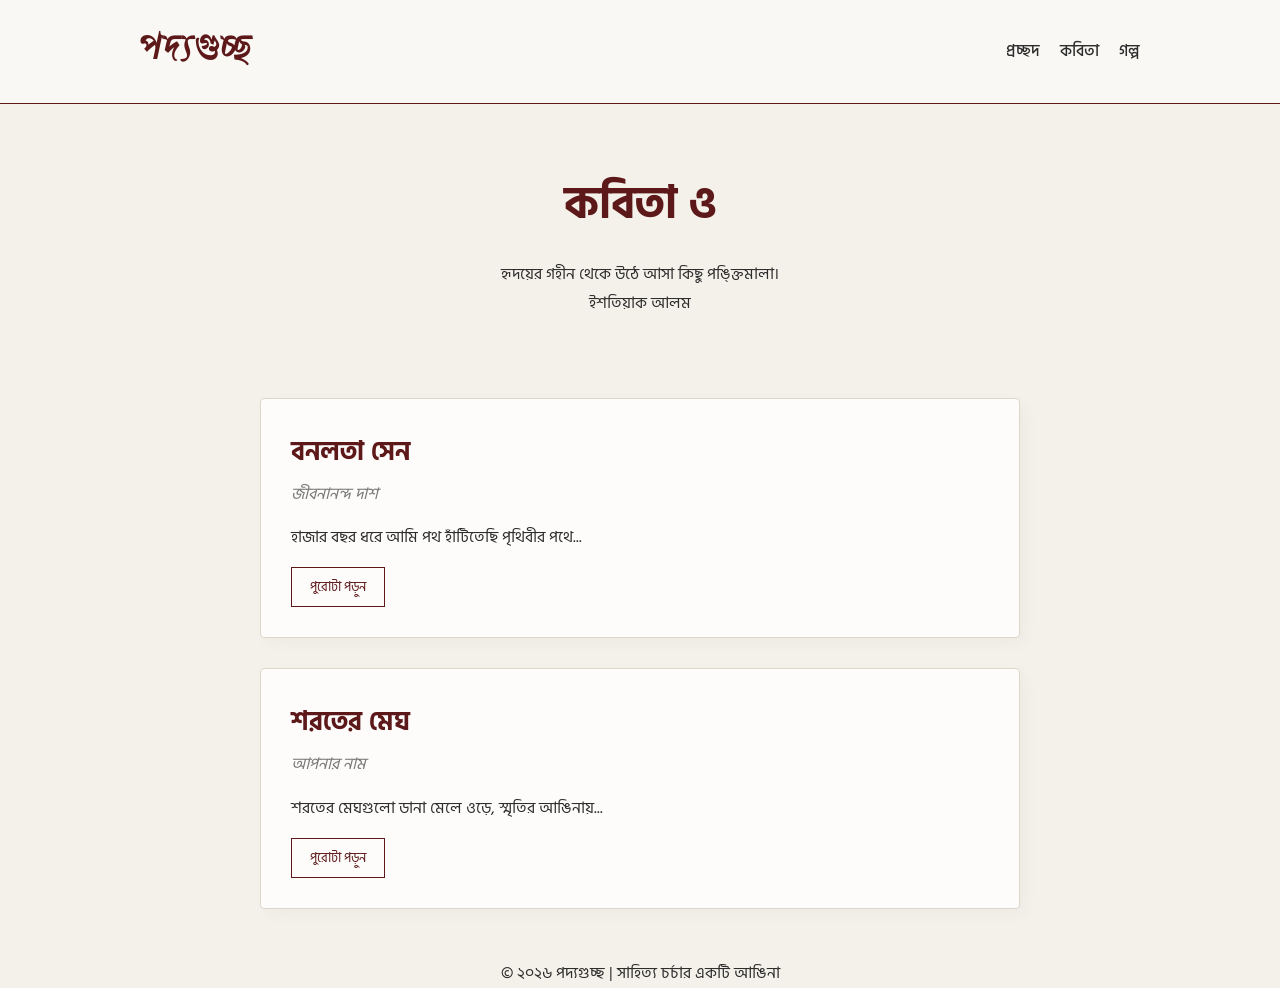
==== Private/index.html @ b86aba17 "files" ====
<!DOCTYPE html>
<html lang="bn">
<head>
    <meta charset="UTF-8">
    <meta name="viewport" content="width=device-width, initial-scale=1.0">
    <title>পদ্যগুচ্ছ | বাংলা সাহিত্য</title>
    <link href="https://fonts.googleapis.com/css2?family=Hind+Siliguri:wght@300;500;700&family=Galada&display=swap" rel="stylesheet">
    <link rel="stylesheet" href="style.css">
</head>
<body>

    <div class="paper-texture"></div>

    <header>
        <nav>
            <div class="logo">পদ্যগুচ্ছ</div>
            <ul class="nav-links">
                <li><a href="#">প্রচ্ছদ</a></li>
                <li><a href="#">কবিতা</a></li>
                <li><a href="#">গল্প</a></li>
            </ul>
        </nav>
    </header>

    <main>
        <section class="hero">
            <h1 id="typewriter"></h1>
            <p>হৃদয়ের গহীন থেকে উঠে আসা কিছু পঙ্ক্তিমালা।</p>
            <p>
                ইশতিয়াক আলম
            </p>
        </section>

        <section class="poetry-container">
            <article class="poem-card scroll-reveal">
                <h2 class="poem-title">বনলতা সেন</h2>
                <p class="author">জীবনানন্দ দাশ</p>
                <p class="excerpt">হাজার বছর ধরে আমি পথ হাঁটিতেছি পৃথিবীর পথে...</p>
                <button class="read-more" data-file="poems/bonolota.txt" data-title="বনলতা সেন">পুরোটা পড়ুন</button>
            </article>

            <article class="poem-card scroll-reveal">
                <h2 class="poem-title">শরতের মেঘ</h2>
                <p class="author">আপনার নাম</p>
                <p class="excerpt">শরতের মেঘগুলো ডানা মেলে ওড়ে, স্মৃতির আঙিনায়...</p>
                <button class="read-more" data-file="poems/shorot.txt" data-title="শরতের মেঘ">পুরোটা পড়ুন</button>
            </article>
        </section>
    </main>

    <div id="poemModal" class="modal">
        <div class="modal-content">
            <span class="close-modal">&times;</span>
            <h2 id="modalTitle" class="modal-poem-title"></h2>
            <hr class="separator">
            <div id="modalBody" class="modal-poem-body">
                </div>
        </div>
    </div>

    <footer align="center">
        <p>&copy; ২০২৬ পদ্যগুচ্ছ | সাহিত্য চর্চার একটি আঙিনা</p>
    </footer>

    <script src="script.js"></script>
</body>
</html>
---- Private/style.css ----
:root {
    --bg-color: #fdf5e6; /* Old Paper color */
    --accent-color: #800000; /* Deep Maroon */
    --text-color: #2c2c2c;
}

* {
    margin: 0;
    padding: 0;
    box-sizing: border-box;
}

body {
    font-family: 'Hind Siliguri', sans-serif;
    background-color: var(--bg-color);
    color: var(--text-color);
    line-height: 1.8;
}

header {
    padding: 30px 5%;
    background-color: #fffaf0;
    border-bottom: 2px solid var(--accent-color);
}

nav {
    display: flex;
    justify-content: space-between;
    align-items: center;
    max-width: 1000px;
    margin: 0 auto;
}

.logo {
    font-family: 'Galada', cursive;
    font-size: 2.5rem;
    color: var(--accent-color);
}

.nav-links {
    display: flex;
    gap: 25px;
    list-style: none;
}

.nav-links a {
    text-decoration: none;
    color: var(--text-color);
    font-weight: 500;
    transition: 0.3s;
}

.nav-links a:hover {
    color: var(--accent-color);
}

.hero {
    text-align: center;
    padding: 80px 20px;
}

.hero h1 {
    font-size: 3rem;
    color: var(--accent-color);
    margin-bottom: 15px;
}

.poetry-container {
    max-width: 800px;
    margin: 0 auto;
    padding: 20px;
}

.poem-card {
    background: white;
    padding: 50px;
    margin-bottom: 40px;
    border-radius: 4px;
    box-shadow: 0 10px 30px rgba(0,0,0,0.05);
    border-left: 5px solid var(--accent-color);
    transition: transform 0.3s ease;
}

.poem-card:hover {
    transform: scale(1.02);
}

.poem-title {
    font-size: 1.8rem;
    margin-bottom: 5px;
}

.author {
    font-style: italic;
    color: #666;
    margin-bottom: 20px;
}

.read-more {
    margin-top: 20px;
    background: var(--accent-color);
    color: white;
    border: none;
    padding: 8px 20px;
    cursor: pointer;
    font-family: 'Hind Siliguri';
}

/* Scroll Animation Class */
.scroll-reveal {
    opacity: 0;
    transform: translateY(30px);
    transition: all 0.8s ease-out;
}

.scroll-reveal.active {
    opacity: 1;
    transform: translateY(0);
}

/* Responsive */
@media (max-width: 600px) {
    .nav-links { display: none; }
    .hero h1 { font-size: 2rem; }
    .poem-card { padding: 25px; }
}
:root {
    --bg-color: #f4f1ea;
    --accent-color: #5d1919;
    --text-color: #2d2d2d;
}

* { margin: 0; padding: 0; box-sizing: border-box; }

body {
    font-family: 'Hind Siliguri', sans-serif;
    background-color: var(--bg-color);
    color: var(--text-color);
    overflow-x: hidden;
}

/* Paper Texture Overlay */
.paper-texture {
    position: fixed;
    top: 0; left: 0; width: 100%; height: 100%;
    background-image: url('https://www.transparenttextures.com/patterns/handmade-paper.png');
    pointer-events: none;
    z-index: 9999;
    opacity: 0.4;
}

header {
    padding: 20px 5%;
    border-bottom: 1px double var(--accent-color);
    background: rgba(255, 255, 255, 0.5);
}

nav { display: flex; justify-content: space-between; align-items: center; max-width: 1000px; margin: 0 auto; }
.logo { font-family: 'Galada', cursive; font-size: 2.2rem; color: var(--accent-color); }
.nav-links { display: flex; gap: 20px; list-style: none; }
.nav-links a { text-decoration: none; color: var(--text-color); font-weight: 500; }

.hero { text-align: center; padding: 60px 20px; }
.hero h1 { font-size: 2.8rem; color: var(--accent-color); min-height: 1.2em; }

.poetry-container { max-width: 800px; margin: 0 auto; padding: 20px; }

.poem-card {
    background: rgba(255, 255, 255, 0.8);
    padding: 30px;
    margin-bottom: 30px;
    border: 1px solid #dcd7c9;
    box-shadow: 5px 5px 15px rgba(0,0,0,0.03);
    transition: 0.3s;
}

.poem-card:hover { transform: translateY(-5px); border-color: var(--accent-color); }
.poem-title { font-size: 1.6rem; color: var(--accent-color); }
.author { font-style: italic; color: #777; margin-bottom: 15px; }

.read-more {
    background: transparent;
    border: 1px solid var(--accent-color);
    color: var(--accent-color);
    padding: 8px 18px;
    cursor: pointer;
    font-family: 'Hind Siliguri';
    margin-top: 15px;
    transition: 0.3s;
}

.read-more:hover { background: var(--accent-color); color: white; }

/* Modal Styling */
.modal {
    display: none;
    position: fixed;
    z-index: 10000;
    left: 0; top: 0; width: 100%; height: 100%;
    background-color: rgba(0,0,0,0.7);
    backdrop-filter: blur(5px);
}

.modal-content {
    background: #fffdf9;
    margin: 5% auto;
    padding: 40px;
    width: 80%;
    max-width: 600px;
    max-height: 80vh;
    overflow-y: auto;
    position: relative;
    border-radius: 2px;
    box-shadow: 0 20px 50px rgba(0,0,0,0.3);
}

.close-modal {
    position: absolute;
    right: 20px; top: 10px;
    font-size: 30px; cursor: pointer; color: #aaa;
}

.modal-poem-title { font-family: 'Galada'; color: var(--accent-color); text-align: center; margin-bottom: 10px; }
.separator { border: 0; height: 1px; background: #ddd; margin-bottom: 20px; }
.modal-poem-body { white-space: pre-line; text-align: center; font-size: 1.1rem; }

/* Animation Classes */
.scroll-reveal { opacity: 0; transform: translateY(20px); transition: 0.6s ease-out; }
.scroll-reveal.active { opacity: 1; transform: translateY(0); }
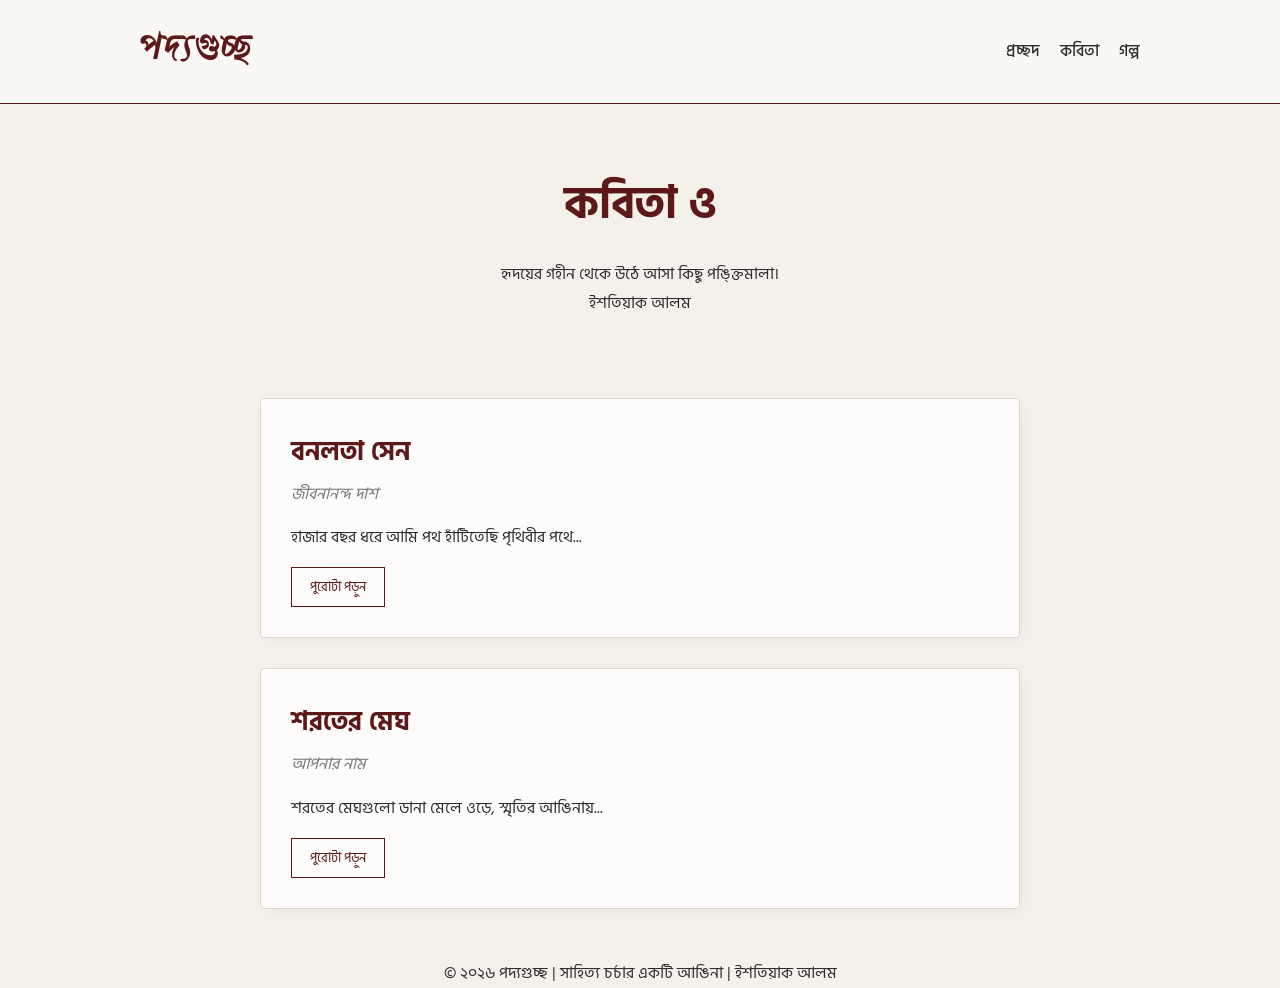
==== commit 4b1a596e: "iug" ====
--- a/Private/index.html
+++ b/Private/index.html
@@ -59,7 +59,7 @@
     </div>
 
     <footer align="center">
-        <p>&copy; ২০২৬ পদ্যগুচ্ছ | সাহিত্য চর্চার একটি আঙিনা</p>
+        <p>&copy; ২০২৬ পদ্যগুচ্ছ | সাহিত্য চর্চার একটি আঙিনা | ইশতিয়াক আলম</p>
     </footer>
 
     <script src="script.js"></script>
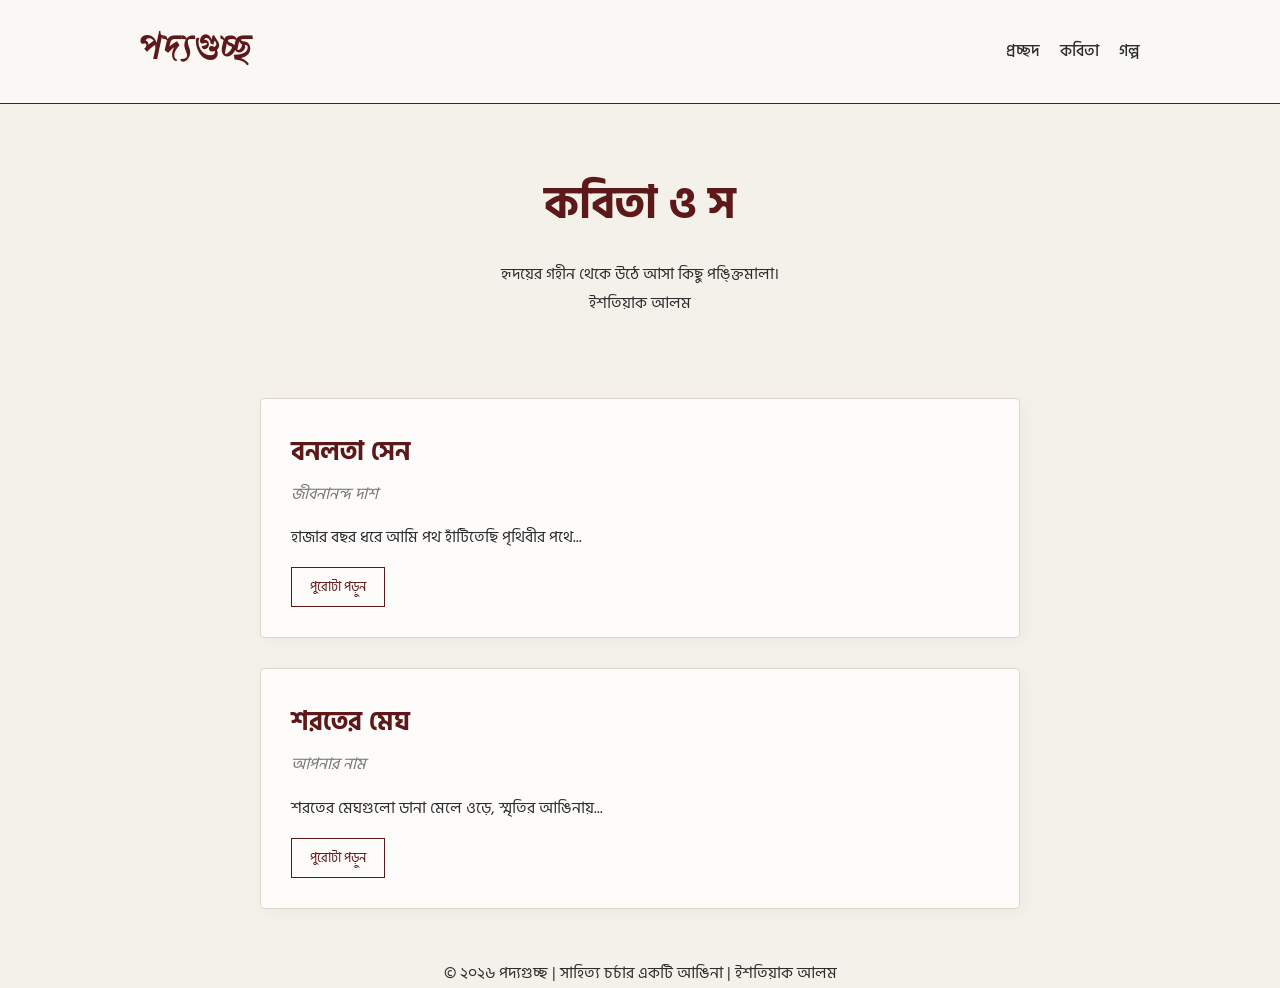
==== commit 5aa819b5: "poem" ====
--- a/Private/index.html
+++ b/Private/index.html
@@ -36,14 +36,14 @@
                 <h2 class="poem-title">বনলতা সেন</h2>
                 <p class="author">জীবনানন্দ দাশ</p>
                 <p class="excerpt">হাজার বছর ধরে আমি পথ হাঁটিতেছি পৃথিবীর পথে...</p>
-                <button class="read-more" data-file="poems/bonolota.txt" data-title="বনলতা সেন">পুরোটা পড়ুন</button>
+                <button class="read-more" data-file="../Public/poem1.txt" data-title="বনলতা সেন">পুরোটা পড়ুন</button>
             </article>
 
             <article class="poem-card scroll-reveal">
                 <h2 class="poem-title">শরতের মেঘ</h2>
                 <p class="author">আপনার নাম</p>
                 <p class="excerpt">শরতের মেঘগুলো ডানা মেলে ওড়ে, স্মৃতির আঙিনায়...</p>
-                <button class="read-more" data-file="poems/shorot.txt" data-title="শরতের মেঘ">পুরোটা পড়ুন</button>
+                <button class="read-more" data-file="../Public/poem2.txt" data-title="শরতের মেঘ">পুরোটা পড়ুন</button>
             </article>
         </section>
     </main>
